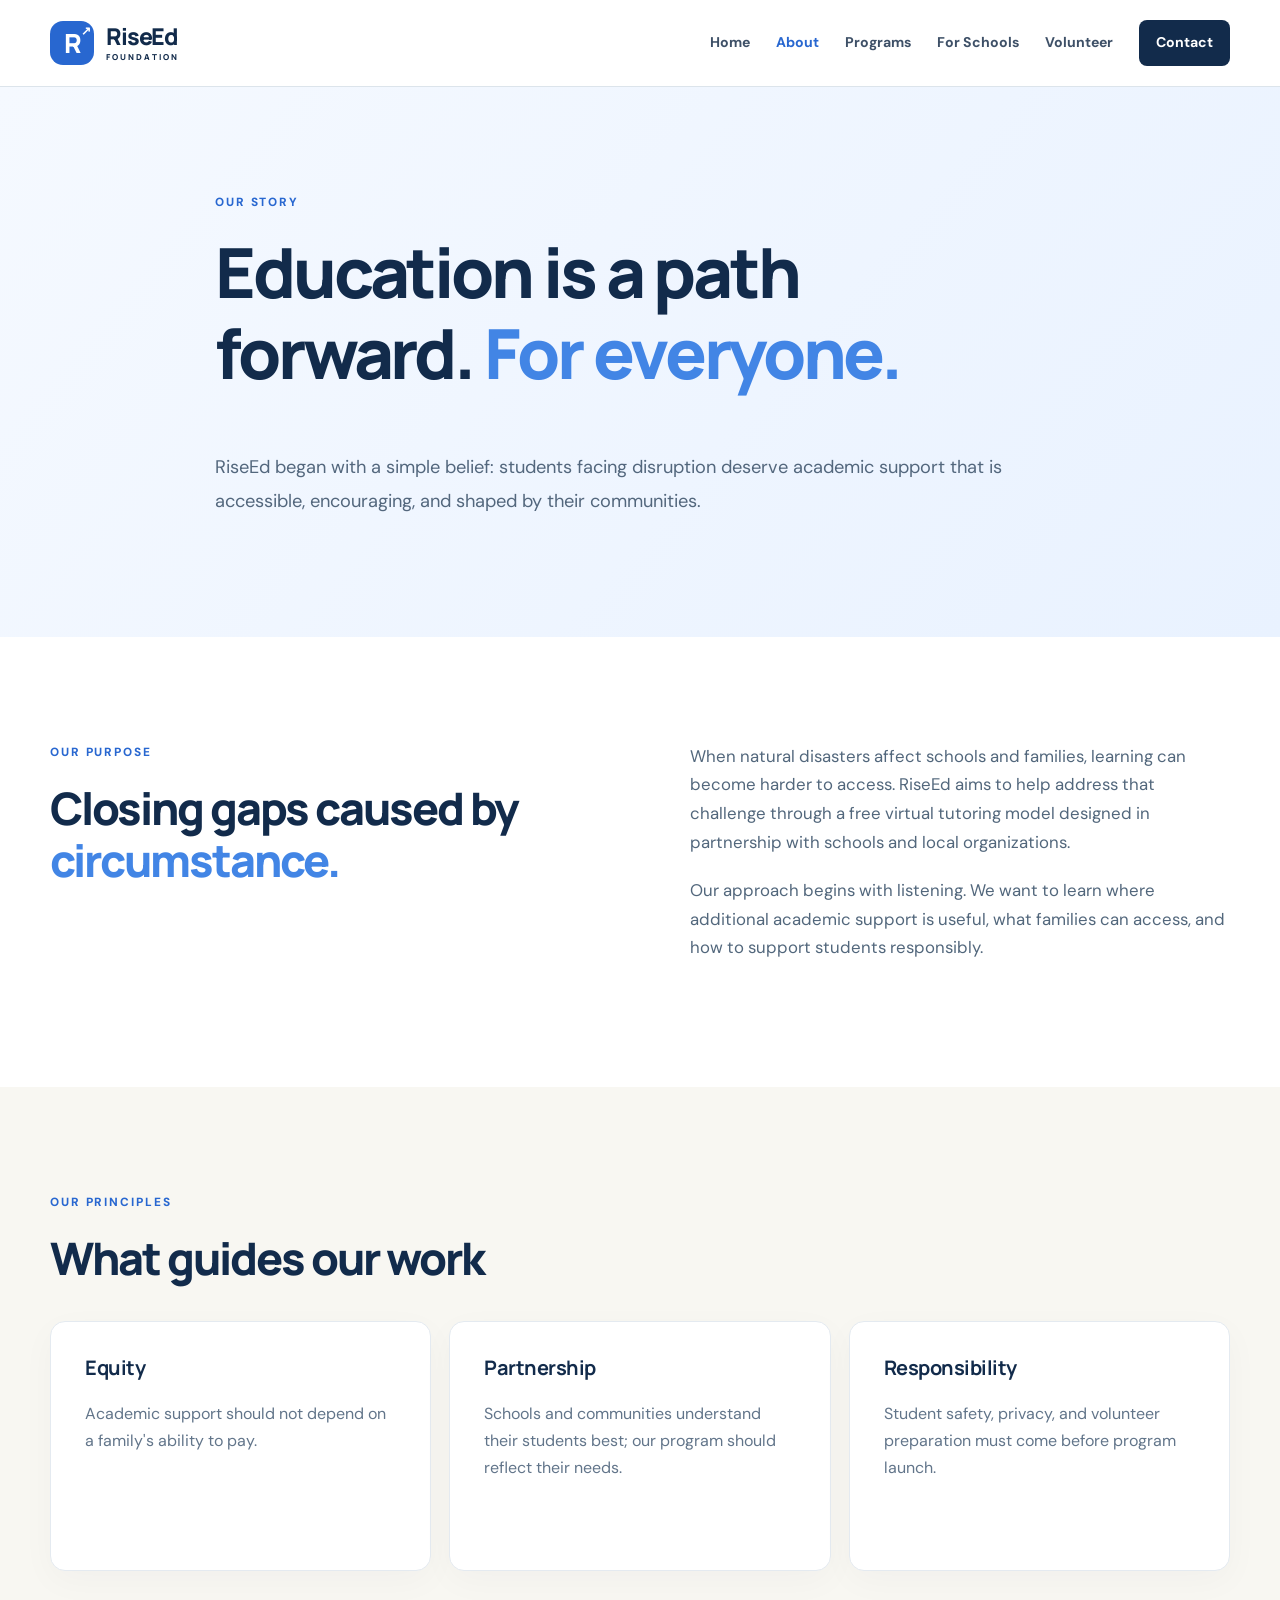
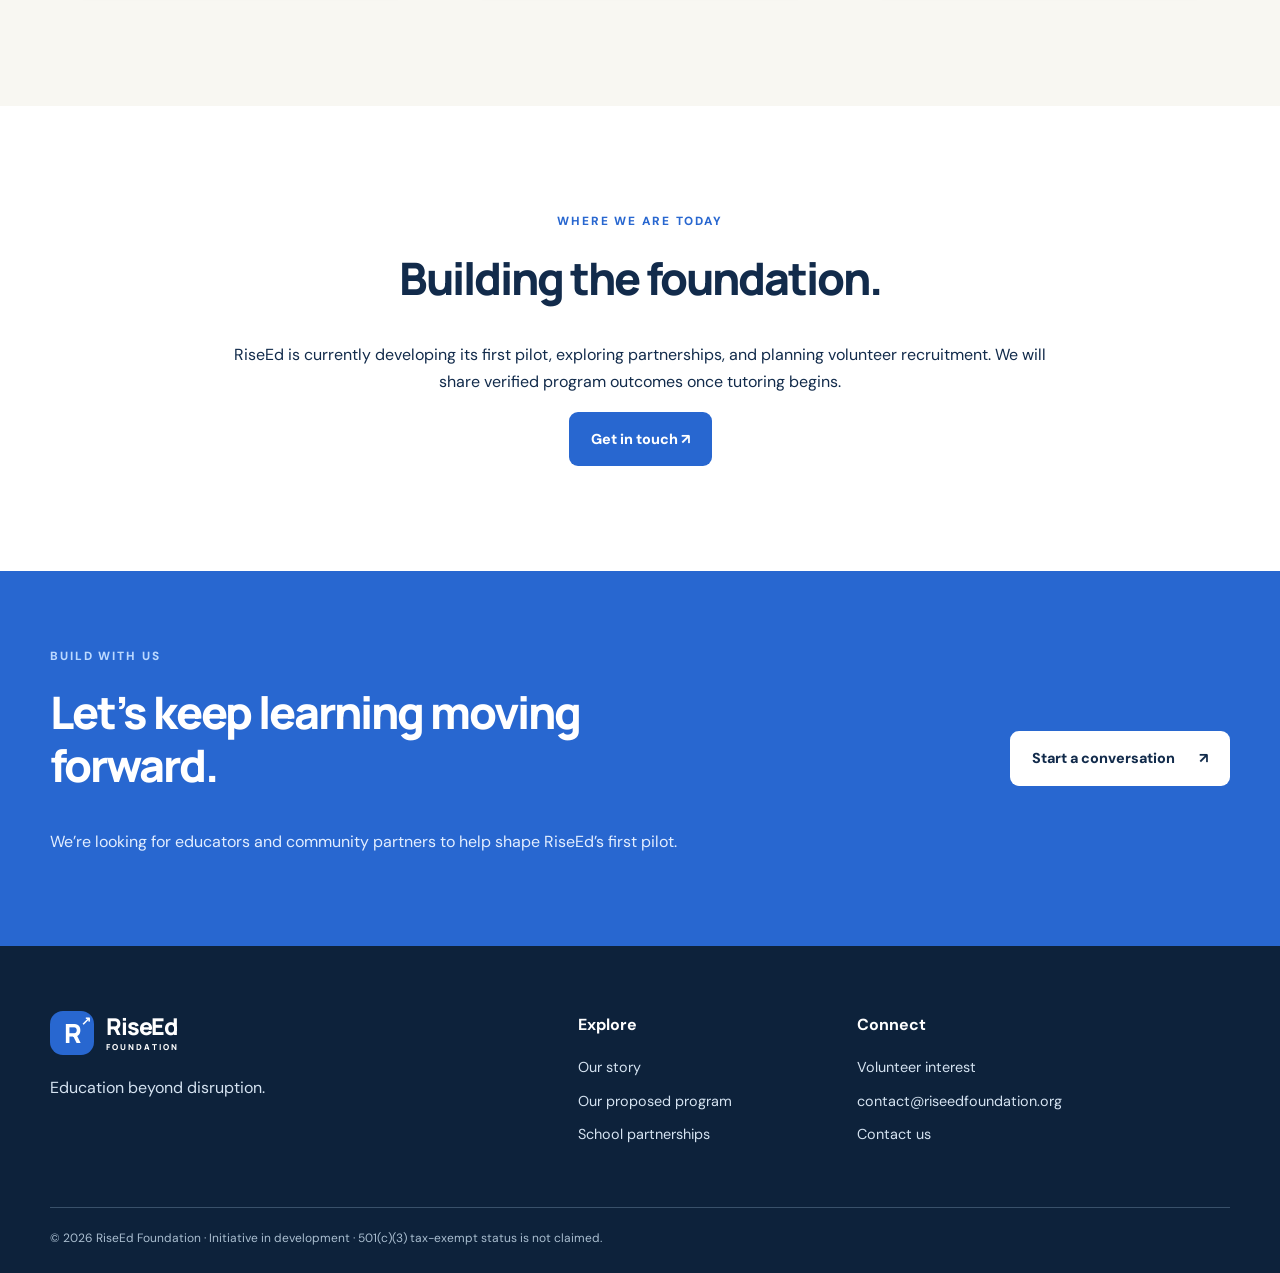
==== about.html @ f852f71c "Add files via upload" ====
<!doctype html><html lang="en"><head><meta charset="utf-8"><meta name="viewport" content="width=device-width,initial-scale=1"><meta name="theme-color" content="#122b4b"><meta name="description" content="Learn why RiseEd Foundation is developing disaster-recovery tutoring and what guides the initiative."><title>About Us | RiseEd Foundation</title><link rel="stylesheet" href="styles.css"></head><body><a class="skip" href="#main">Skip to content</a><header class="header"><div class="wrap header-inner"><a class="logo" href="index.html" aria-label="RiseEd Foundation homepage"><span class="logo-mark">R<span>↗</span></span><span>RiseEd<small>FOUNDATION</small></span></a><button class="menu" aria-expanded="false" aria-controls="nav">Menu <span aria-hidden="true">☰</span></button><nav id="nav" aria-label="Main navigation"><a href="index.html" >Home</a><a href="about.html" aria-current="page" >About</a><a href="programs.html" >Programs</a><a href="schools.html" >For Schools</a><a href="volunteer.html" >Volunteer</a><a href="contact.html" >Contact</a></nav></div></header><main id="main"><section class="page-hero"><div class="wrap narrow"><p class="eyebrow">OUR STORY</p><h1>Education is a path forward. <em>For everyone.</em></h1><p class="lead">RiseEd began with a simple belief: students facing disruption deserve academic support that is accessible, encouraging, and shaped by their communities.</p></div></section><section class="section"><div class="wrap split"><div><p class="eyebrow">OUR PURPOSE</p><h2>Closing gaps caused by <em>circumstance.</em></h2></div><div class="prose"><p>When natural disasters affect schools and families, learning can become harder to access. RiseEd aims to help address that challenge through a free virtual tutoring model designed in partnership with schools and local organizations.</p><p>Our approach begins with listening. We want to learn where additional academic support is useful, what families can access, and how to support students responsibly.</p></div></div></section><section class="section tint"><div class="wrap"><p class="eyebrow">OUR PRINCIPLES</p><h2>What guides our work</h2><div class="card-grid"><article class="feature"><h3>Equity</h3><p>Academic support should not depend on a family's ability to pay.</p></article><article class="feature"><h3>Partnership</h3><p>Schools and communities understand their students best; our program should reflect their needs.</p></article><article class="feature"><h3>Responsibility</h3><p>Student safety, privacy, and volunteer preparation must come before program launch.</p></article></div></div></section><section class="section"><div class="wrap narrow center"><p class="eyebrow">WHERE WE ARE TODAY</p><h2>Building the foundation.</h2><p>RiseEd is currently developing its first pilot, exploring partnerships, and planning volunteer recruitment. We will share verified program outcomes once tutoring begins.</p><a class="btn btn-primary" href="contact.html">Get in touch ↗</a></div></section><section class="cta"><div class="wrap cta-inner"><div><p class="eyebrow">BUILD WITH US</p><h2>Let’s keep learning moving forward.</h2><p>We’re looking for educators and community partners to help shape RiseEd’s first pilot.</p></div><a class="btn btn-white" href="contact.html">Start a conversation <span>↗</span></a></div></section></main><footer class="footer"><div class="wrap footer-grid"><div><a class="logo logo-footer" href="index.html"><span class="logo-mark">R<span>↗</span></span><span>RiseEd<small>FOUNDATION</small></span></a><p>Education beyond disruption.</p></div><div><strong>Explore</strong><a href="about.html">Our story</a><a href="programs.html">Our proposed program</a><a href="schools.html">School partnerships</a></div><div><strong>Connect</strong><a href="volunteer.html">Volunteer interest</a><a href="mailto:contact@riseedfoundation.org">contact@riseedfoundation.org</a><a href="contact.html">Contact us</a></div></div><div class="wrap legal">© <span id="year"></span> RiseEd Foundation · Initiative in development · 501(c)(3) tax-exempt status is not claimed.</div></footer><script src="script.js" defer></script></body></html>
---- styles.css ----
@import url('https://fonts.googleapis.com/css2?family=DM+Sans:wght@400;500;600;700&family=Manrope:wght@400;500;600;700;800&display=swap');:root{--navy:#122b4b;--deep:#0d223b;--blue:#2867d0;--sky:#dceafa;--cream:#f8f7f2;--muted:#607187;--line:#dce4eb}*{box-sizing:border-box}html{scroll-behavior:smooth}body{margin:0;color:var(--navy);background:#fff;font:16px/1.7 'DM Sans',sans-serif}a{color:inherit;text-decoration:none}button{font:inherit}h1,h2,h3,p{margin-top:0}h1,h2,h3{font-family:Manrope,sans-serif;line-height:1.17;letter-spacing:-.045em}h1{font-size:clamp(2.9rem,5.8vw,5.7rem);font-weight:800}h2{font-size:clamp(2.15rem,3.5vw,3.7rem);font-weight:800}h3{font-size:1.25rem;letter-spacing:-.025em}h1 em,h2 em{font-style:normal;color:#4285e5}.wrap{width:min(1180px,calc(100% - 48px));margin:auto}.narrow{max-width:850px}.center{text-align:center}.skip{position:absolute;left:-999px;top:0;background:#fff;padding:12px;z-index:99}.skip:focus{left:12px}.header{position:sticky;top:0;z-index:20;background:#ffffffed;backdrop-filter:blur(18px);border-bottom:1px solid var(--line)}.header-inner{display:flex;align-items:center;justify-content:space-between;min-height:86px;gap:25px}.logo{display:flex;align-items:center;gap:12px;font:800 1.45rem/1 Manrope,sans-serif;letter-spacing:-.05em}.logo small{display:block;letter-spacing:.25em;font-size:.51rem;margin-top:5px}.logo-mark{position:relative;display:grid;place-items:center;background:var(--blue);color:#fff;border-radius:13px;width:44px;height:44px;font-size:1.65rem}.logo-mark span{position:absolute;font-size:.75rem;right:4px;top:4px}.header nav{display:flex;align-items:center;gap:26px}.header nav a{font-size:.88rem;font-weight:700;color:#3e5067}.header nav a:hover,.header nav a[aria-current]{color:var(--blue)}.header nav a:last-child{background:var(--navy);color:#fff;border-radius:8px;padding:11px 17px}.menu{display:none;border:0;background:transparent;font-weight:700}.hero{overflow:hidden;background:linear-gradient(120deg,#f8fbff 0%,#f2f7fc 63%,#e9f3ff 100%);padding:100px 0 110px}.hero-grid{display:grid;grid-template-columns:1.1fr .9fr;align-items:center;gap:65px}.eyebrow{color:var(--blue);font-size:.74rem;font-weight:800;letter-spacing:.16em;text-transform:uppercase;margin-bottom:20px}.pulse{display:inline-block;width:8px;height:8px;background:#46b59c;border-radius:50%;margin-right:8px}.lead{font-size:1.14rem;line-height:1.85;color:#53677d;max-width:690px}.hero .lead{max-width:630px}.buttons{display:flex;flex-wrap:wrap;gap:12px;margin:30px 0 19px}.btn{display:inline-flex;align-items:center;justify-content:center;gap:24px;padding:15px 22px;border-radius:9px;font-size:.9rem;font-weight:800;transition:transform .2s,background .2s}.btn:hover{transform:translateY(-2px)}.btn-primary{background:var(--blue);color:#fff}.btn-secondary{background:#fff;border:1px solid #d2deea}.btn-white{background:#fff;color:var(--navy)}.small-note{font-size:.79rem;color:#718095}.hero-visual{min-height:470px;position:relative;display:grid;place-items:center}.visual-circle{position:absolute;width:450px;height:450px;max-width:100%;border-radius:50%;background:radial-gradient(circle at 30% 25%,#c8e1ff,#7eb4f2 55%,#2867d0 100%);box-shadow:0 40px 80px #2459a92b}.visual-card{position:relative;width:310px;min-height:360px;background:#fff;border-radius:18px;box-shadow:0 25px 60px #123d7640;transform:rotate(-6deg);padding:35px;display:flex;flex-direction:column;justify-content:space-between}.visual-star{font-size:3rem;color:#e9b958}.visual-number{font:700 1.1rem Manrope;color:#aac3df}.visual-line{height:1px;background:#d9e6f3}.visual-card strong{font:800 2.2rem/1.25 Manrope;letter-spacing:-.05em}.visual-arrow{position:absolute;right:28px;bottom:24px;color:var(--blue);font-size:2rem}.visual-label{position:absolute;bottom:5px;right:-15px;transform:rotate(5deg);background:var(--deep);color:#fff;border-radius:7px;padding:12px 18px;font-size:.65rem;letter-spacing:.14em;font-weight:800}.ribbon{background:var(--deep);color:#d6e8fa;padding:21px 0}.ribbon-grid{display:flex;justify-content:space-between;gap:15px;font-size:.72rem;font-weight:800;letter-spacing:.14em}.section{padding:105px 0}.tint{background:var(--cream)}.split{display:grid;grid-template-columns:1fr 1fr;gap:100px;align-items:start}.prose{color:#52677c;font-size:1.05rem}.prose p{margin-bottom:20px}.text-link{color:var(--blue);font-weight:800;font-size:.95rem}.text-link:hover{text-decoration:underline}.section-heading{display:flex;justify-content:space-between;align-items:end;gap:60px;margin-bottom:32px}.section-heading h2{max-width:700px}.section-heading>p{max-width:330px;color:var(--muted)}.card-grid{display:grid;grid-template-columns:repeat(3,1fr);gap:18px;margin:30px 0}.feature{background:#fff;border:1px solid #e4eaf0;border-radius:15px;padding:34px;min-height:250px;box-shadow:0 10px 35px #0b2b4b08}.feature p{color:#62758a}.feature-icon{display:grid;place-items:center;background:#e6f0ff;color:var(--blue);border-radius:10px;width:49px;height:49px;font-size:1.7rem;margin-bottom:28px}.highlight{display:grid;grid-template-columns:1fr .85fr;gap:90px;align-items:center}.highlight p{color:var(--muted)}.quote-panel{background:#e8f1fc;border-radius:16px;padding:55px}.quote-panel p{font:800 2rem/1.35 Manrope;color:var(--navy);letter-spacing:-.04em}.quote-panel span:last-child{font-size:.7rem;font-weight:800;letter-spacing:.16em;color:var(--blue)}.quote-symbol{font:800 5rem/1 Georgia;color:var(--blue)}.page-hero{background:linear-gradient(130deg,#f5f9ff,#e9f2ff);padding:105px 0 100px}.page-hero h1{font-size:clamp(2.9rem,5.4vw,5.3rem)}.page-hero .lead{max-width:790px}.notice{border-left:4px solid var(--blue);padding:20px 25px;background:#fff;color:#53677d;border-radius:0 8px 8px 0;margin-top:25px}.notice-wide{background:#f4f8fd}.step-number{font:800 2.1rem Manrope;color:#96bbed}.timeline>div{display:flex;gap:20px;border-bottom:1px solid var(--line);padding:15px 0}.timeline span{font:800 1.25rem Manrope;color:var(--blue)}.timeline p{color:var(--muted)}.contact-grid{display:grid;grid-template-columns:repeat(3,1fr);gap:18px}.contact-card{border:1px solid var(--line);border-radius:14px;padding:32px}.contact-card h2{font-size:1.8rem}.contact-card p:not(.eyebrow){color:var(--muted)}.contact-icon{font-size:2rem;color:var(--blue)}.break{overflow-wrap:anywhere}.cta{background:var(--blue);color:#fff;padding:75px 0}.cta-inner{display:flex;justify-content:space-between;align-items:center;gap:30px}.cta h2{max-width:700px}.cta p{color:#e3eeff}.cta .eyebrow{color:#bcd9ff}.footer{background:var(--deep);color:#d5e3f1;padding:65px 0 25px}.footer-grid{display:grid;grid-template-columns:2fr 1fr 1.5fr;gap:30px}.footer-grid>div{display:flex;flex-direction:column;align-items:flex-start;gap:9px}.footer-grid strong{color:#fff;margin-bottom:8px}.footer-grid a:not(.logo){font-size:.9rem}.footer-grid a:hover{text-decoration:underline}.logo-footer{color:#fff;margin-bottom:10px}.legal{border-top:1px solid #39516a;margin-top:60px;padding-top:20px;font-size:.75rem;color:#aabed0}@media(max-width:950px){.header nav{gap:12px}.header nav a{font-size:.78rem}.hero-grid,.split,.highlight{gap:40px}.hero-visual{min-height:380px}.visual-circle{width:340px;height:340px}.visual-card{width:250px;min-height:290px}.visual-card strong{font-size:1.7rem}.section{padding:75px 0}}@media(max-width:740px){.wrap{width:min(100% - 34px,1180px)}.header-inner{min-height:72px}.menu{display:block}.header nav{display:none;position:absolute;top:72px;left:0;right:0;background:#fff;box-shadow:0 20px 35px #122b4b22;padding:20px;flex-direction:column;align-items:stretch;gap:10px}.header nav.open{display:flex}.header nav a{padding:9px 10px;font-size:.95rem}.hero{padding:65px 0}.hero-grid,.split,.highlight,.contact-grid{grid-template-columns:1fr}.hero-visual{min-height:340px}.visual-label{right:0}.ribbon-grid{flex-direction:column;text-align:center}.section-heading,.cta-inner{display:block}.card-grid{grid-template-columns:1fr}.feature{min-height:0}.page-hero{padding:70px 0}.footer-grid{grid-template-columns:1fr 1fr}.footer-grid>div:first-child{grid-column:span 2}.quote-panel{padding:32px}.cta .btn{margin-top:20px}}@media(prefers-reduced-motion:reduce){html{scroll-behavior:auto}*{transition:none!important}}
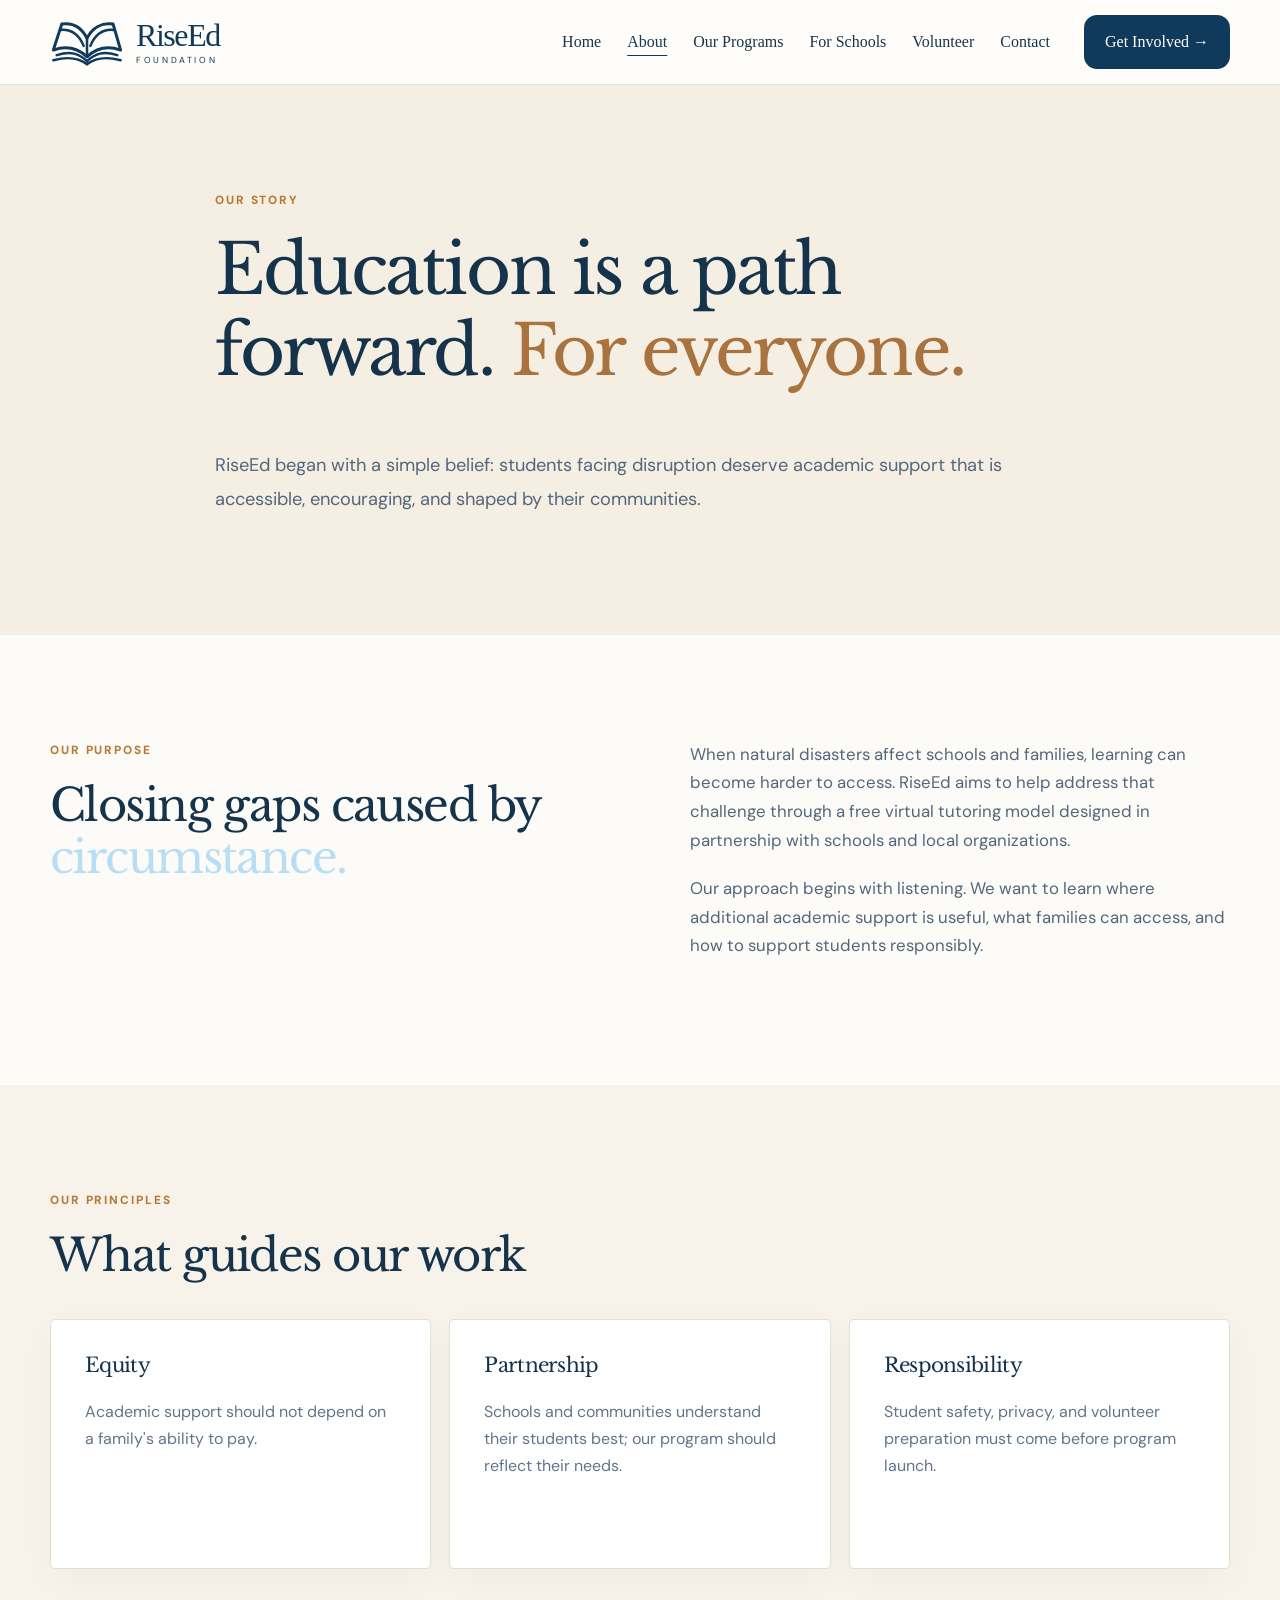
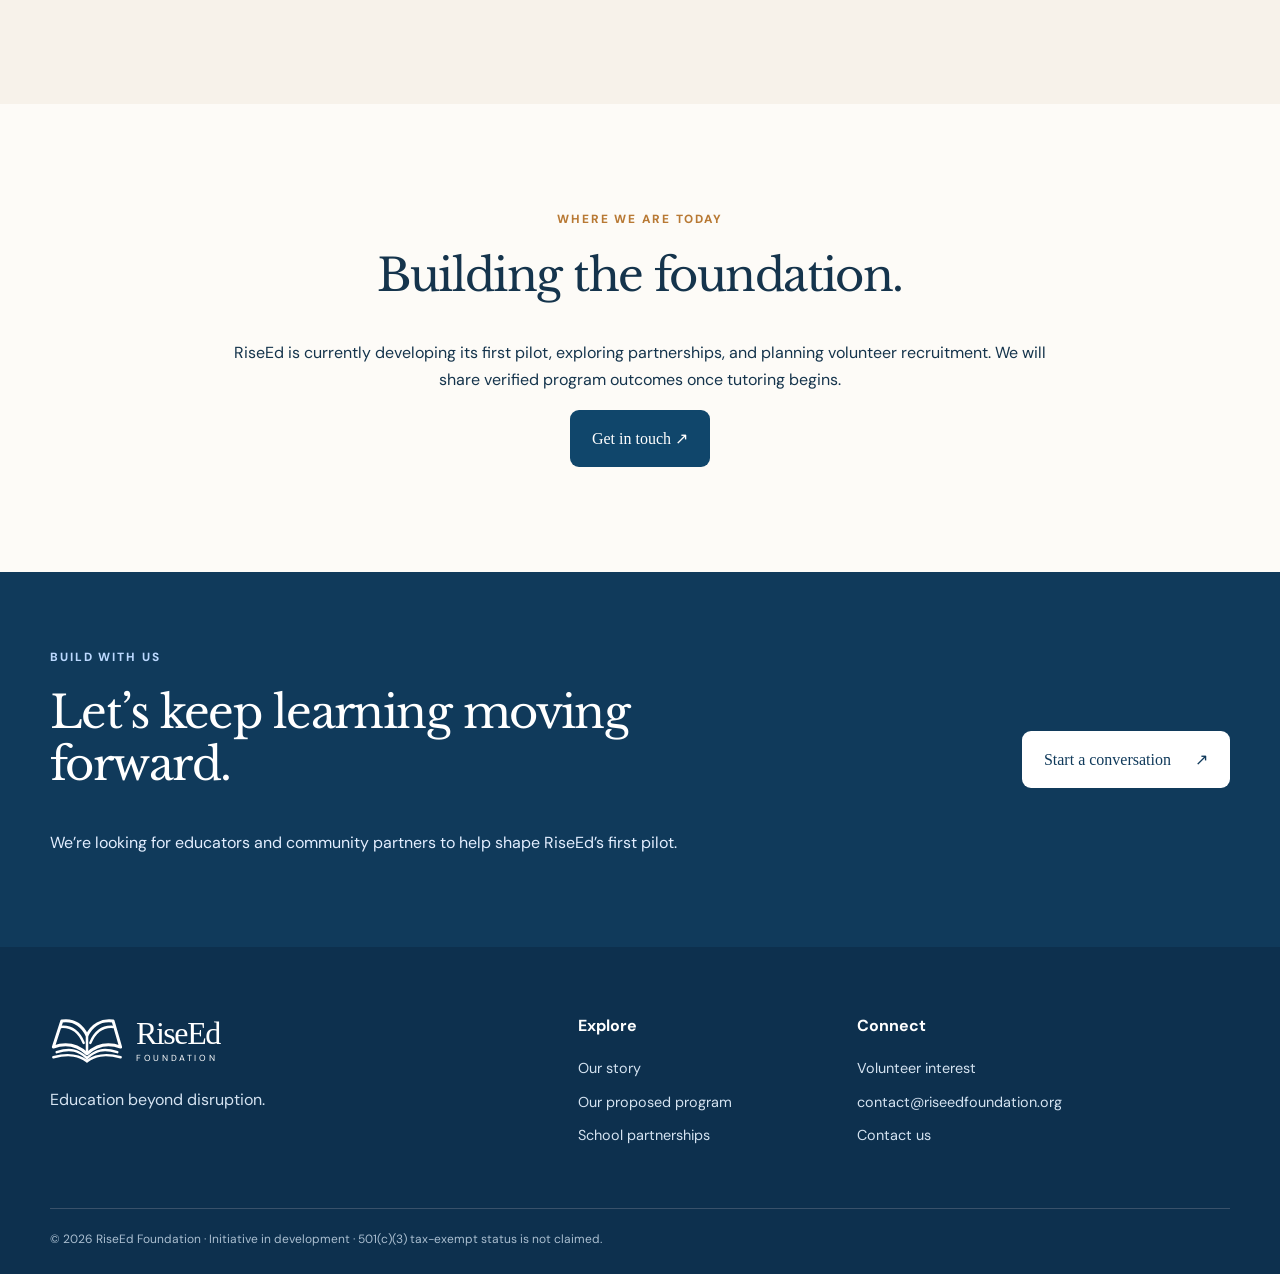
==== commit 31afa1cb: "Add files via upload" ====
--- a/about.html
+++ b/about.html
@@ -1 +1 @@
-<!doctype html><html lang="en"><head><meta charset="utf-8"><meta name="viewport" content="width=device-width,initial-scale=1"><meta name="theme-color" content="#122b4b"><meta name="description" content="Learn why RiseEd Foundation is developing disaster-recovery tutoring and what guides the initiative."><title>About Us | RiseEd Foundation</title><link rel="stylesheet" href="styles.css"></head><body><a class="skip" href="#main">Skip to content</a><header class="header"><div class="wrap header-inner"><a class="logo" href="index.html" aria-label="RiseEd Foundation homepage"><span class="logo-mark">R<span>↗</span></span><span>RiseEd<small>FOUNDATION</small></span></a><button class="menu" aria-expanded="false" aria-controls="nav">Menu <span aria-hidden="true">☰</span></button><nav id="nav" aria-label="Main navigation"><a href="index.html" >Home</a><a href="about.html" aria-current="page" >About</a><a href="programs.html" >Programs</a><a href="schools.html" >For Schools</a><a href="volunteer.html" >Volunteer</a><a href="contact.html" >Contact</a></nav></div></header><main id="main"><section class="page-hero"><div class="wrap narrow"><p class="eyebrow">OUR STORY</p><h1>Education is a path forward. <em>For everyone.</em></h1><p class="lead">RiseEd began with a simple belief: students facing disruption deserve academic support that is accessible, encouraging, and shaped by their communities.</p></div></section><section class="section"><div class="wrap split"><div><p class="eyebrow">OUR PURPOSE</p><h2>Closing gaps caused by <em>circumstance.</em></h2></div><div class="prose"><p>When natural disasters affect schools and families, learning can become harder to access. RiseEd aims to help address that challenge through a free virtual tutoring model designed in partnership with schools and local organizations.</p><p>Our approach begins with listening. We want to learn where additional academic support is useful, what families can access, and how to support students responsibly.</p></div></div></section><section class="section tint"><div class="wrap"><p class="eyebrow">OUR PRINCIPLES</p><h2>What guides our work</h2><div class="card-grid"><article class="feature"><h3>Equity</h3><p>Academic support should not depend on a family's ability to pay.</p></article><article class="feature"><h3>Partnership</h3><p>Schools and communities understand their students best; our program should reflect their needs.</p></article><article class="feature"><h3>Responsibility</h3><p>Student safety, privacy, and volunteer preparation must come before program launch.</p></article></div></div></section><section class="section"><div class="wrap narrow center"><p class="eyebrow">WHERE WE ARE TODAY</p><h2>Building the foundation.</h2><p>RiseEd is currently developing its first pilot, exploring partnerships, and planning volunteer recruitment. We will share verified program outcomes once tutoring begins.</p><a class="btn btn-primary" href="contact.html">Get in touch ↗</a></div></section><section class="cta"><div class="wrap cta-inner"><div><p class="eyebrow">BUILD WITH US</p><h2>Let’s keep learning moving forward.</h2><p>We’re looking for educators and community partners to help shape RiseEd’s first pilot.</p></div><a class="btn btn-white" href="contact.html">Start a conversation <span>↗</span></a></div></section></main><footer class="footer"><div class="wrap footer-grid"><div><a class="logo logo-footer" href="index.html"><span class="logo-mark">R<span>↗</span></span><span>RiseEd<small>FOUNDATION</small></span></a><p>Education beyond disruption.</p></div><div><strong>Explore</strong><a href="about.html">Our story</a><a href="programs.html">Our proposed program</a><a href="schools.html">School partnerships</a></div><div><strong>Connect</strong><a href="volunteer.html">Volunteer interest</a><a href="mailto:contact@riseedfoundation.org">contact@riseedfoundation.org</a><a href="contact.html">Contact us</a></div></div><div class="wrap legal">© <span id="year"></span> RiseEd Foundation · Initiative in development · 501(c)(3) tax-exempt status is not claimed.</div></footer><script src="script.js" defer></script></body></html>+<!doctype html><html lang="en"><head><meta charset="utf-8"><meta name="viewport" content="width=device-width,initial-scale=1"><meta name="theme-color" content="#122b4b"><meta name="description" content="Learn why RiseEd Foundation is developing disaster-recovery tutoring and what guides the initiative."><title>About Us | RiseEd Foundation</title><link rel="stylesheet" href="styles.css"><link rel="stylesheet" href="warm.css"></head><body><a class="skip" href="#main">Skip to content</a><header class="header"><div class="wrap header-inner"><a class="logo" href="index.html" aria-label="RiseEd Foundation homepage"><svg class="book-icon" viewBox="0 0 88 64" aria-hidden="true"><path d="M44 49C31 37 18 36 4 41L14 10C28 8 38 15 44 27C50 15 61 8 75 10L84 41C70 36 57 37 44 49Z" fill="none" stroke="currentColor" stroke-width="3.5" stroke-linejoin="round"/><path d="M44 27V49M13 17C27 16 35 24 40 36M75 17C61 16 53 24 48 36M8 47C25 42 34 45 44 54C54 45 63 42 80 47M4 53C24 48 35 51 44 58C53 51 64 48 84 53" fill="none" stroke="currentColor" stroke-width="3" stroke-linecap="round"/></svg><span>RiseEd<small>FOUNDATION</small></span></a><button class="menu" aria-expanded="false" aria-controls="nav">Menu <span aria-hidden="true">☰</span></button><nav id="nav" aria-label="Main navigation"><a href="index.html" >Home</a><a href="about.html" aria-current="page" >About</a><a href="programs.html" >Our Programs</a><a href="schools.html" >For Schools</a><a href="volunteer.html" >Volunteer</a><a href="contact.html" >Contact</a><a class="nav-cta" href="volunteer.html">Get Involved →</a></nav></div></header><main id="main"><section class="page-hero"><div class="wrap narrow"><p class="eyebrow">OUR STORY</p><h1>Education is a path forward. <em>For everyone.</em></h1><p class="lead">RiseEd began with a simple belief: students facing disruption deserve academic support that is accessible, encouraging, and shaped by their communities.</p></div></section><section class="section"><div class="wrap split"><div><p class="eyebrow">OUR PURPOSE</p><h2>Closing gaps caused by <em>circumstance.</em></h2></div><div class="prose"><p>When natural disasters affect schools and families, learning can become harder to access. RiseEd aims to help address that challenge through a free virtual tutoring model designed in partnership with schools and local organizations.</p><p>Our approach begins with listening. We want to learn where additional academic support is useful, what families can access, and how to support students responsibly.</p></div></div></section><section class="section tint"><div class="wrap"><p class="eyebrow">OUR PRINCIPLES</p><h2>What guides our work</h2><div class="card-grid"><article class="feature"><h3>Equity</h3><p>Academic support should not depend on a family's ability to pay.</p></article><article class="feature"><h3>Partnership</h3><p>Schools and communities understand their students best; our program should reflect their needs.</p></article><article class="feature"><h3>Responsibility</h3><p>Student safety, privacy, and volunteer preparation must come before program launch.</p></article></div></div></section><section class="section"><div class="wrap narrow center"><p class="eyebrow">WHERE WE ARE TODAY</p><h2>Building the foundation.</h2><p>RiseEd is currently developing its first pilot, exploring partnerships, and planning volunteer recruitment. We will share verified program outcomes once tutoring begins.</p><a class="btn btn-primary" href="contact.html">Get in touch ↗</a></div></section><section class="cta"><div class="wrap cta-inner"><div><p class="eyebrow">BUILD WITH US</p><h2>Let’s keep learning moving forward.</h2><p>We’re looking for educators and community partners to help shape RiseEd’s first pilot.</p></div><a class="btn btn-white" href="contact.html">Start a conversation <span>↗</span></a></div></section></main><footer class="footer"><div class="wrap footer-grid"><div><a class="logo logo-footer" href="index.html"><svg class="book-icon" viewBox="0 0 88 64" aria-hidden="true"><path d="M44 49C31 37 18 36 4 41L14 10C28 8 38 15 44 27C50 15 61 8 75 10L84 41C70 36 57 37 44 49Z" fill="none" stroke="currentColor" stroke-width="3.5" stroke-linejoin="round"/><path d="M44 27V49M13 17C27 16 35 24 40 36M75 17C61 16 53 24 48 36M8 47C25 42 34 45 44 54C54 45 63 42 80 47M4 53C24 48 35 51 44 58C53 51 64 48 84 53" fill="none" stroke="currentColor" stroke-width="3" stroke-linecap="round"/></svg><span>RiseEd<small>FOUNDATION</small></span></a><p>Education beyond disruption.</p></div><div><strong>Explore</strong><a href="about.html">Our story</a><a href="programs.html">Our proposed program</a><a href="schools.html">School partnerships</a></div><div><strong>Connect</strong><a href="volunteer.html">Volunteer interest</a><a href="mailto:contact@riseedfoundation.org">contact@riseedfoundation.org</a><a href="contact.html">Contact us</a></div></div><div class="wrap legal">© <span id="year"></span> RiseEd Foundation · Initiative in development · 501(c)(3) tax-exempt status is not claimed.</div></footer><script src="script.js" defer></script></body></html>
--- a/warm.css
+++ b/warm.css
@@ -0,0 +1,3 @@
+@import url('https://fonts.googleapis.com/css2?family=DM+Sans:wght@400;500;600;700&family=Libre+Baskerville:wght@400;700&display=swap');
+:root{--navy:#103a5b;--deep:#0d304e;--blue:#124b74;--cream:#f8f5ee;--muted:#4c5b66;--line:#e4ded3}body{font-family:'DM Sans',sans-serif;background:#fdfbf7;color:#15344c}h1,h2,h3{font-family:'Libre Baskerville',Georgia,serif;letter-spacing:-.035em;font-weight:400}h1 em,h2 em{font-style:normal;color:#b8def5}.header{background:#fffdf9f5;border-bottom:1px solid #e9e1d8}.header-inner{min-height:84px}.logo{font-family:Georgia,serif;font-weight:400;font-size:2rem;letter-spacing:-.045em;color:#103a5b}.logo small{font-family:'DM Sans',sans-serif;letter-spacing:.3em;font-size:.55rem}.book-icon{width:74px;height:55px;color:#103a5b;flex:none}.logo-footer .book-icon{color:#fff}.header nav a{font-family:Georgia,serif;font-weight:400;font-size:1rem;color:#17344d}.header nav a:last-child{background:transparent;color:#17344d;border-radius:0;padding:0}.header nav a.nav-cta,.header nav a.nav-cta:last-child{background:#103a5b;color:#fff;border-radius:13px;padding:13px 21px;margin-left:8px}.header nav a[aria-current]{text-decoration:underline;text-underline-offset:8px;color:#103a5b}.photo-hero{height:min(650px,75vw);min-height:520px;position:relative;display:flex;align-items:center;color:white;background:#31261e;overflow:hidden}.photo-hero-image{position:absolute;inset:0;background-image:url('assets/student-study.jpg');background-size:cover;background-position:center right}.photo-hero-shade{position:absolute;inset:0;background:linear-gradient(90deg,rgba(26,22,20,.94) 0%,rgba(35,27,22,.87) 30%,rgba(35,27,22,.45) 60%,rgba(0,0,0,.05) 100%)}.photo-hero-content{position:relative;z-index:1;padding:55px 0}.overline{color:#f4c984;letter-spacing:.18em;font-size:.76rem;font-weight:700}.photo-hero h1{font-size:clamp(2.5rem,4.2vw,4.55rem);max-width:770px;line-height:1.13;margin:20px 0}.photo-hero p:not(.overline){max-width:570px;font-size:1.08rem;line-height:1.65}.btn{font-family:Georgia,serif;font-size:1rem;font-weight:400}.btn-primary{background:#10466b}.btn-outline-light{border:1px solid #fff;color:#fff;background:transparent}.values-strip{background:#f7f4ee;padding:32px 0}.values-grid{display:grid;grid-template-columns:repeat(4,1fr);gap:22px}.values-grid>div{display:flex;gap:16px;padding-right:18px;border-right:1px solid #d9d0c5}.values-grid>div:last-child{border:0}.value-symbol{font-size:2.3rem;color:#103a5b;line-height:1}.values-grid h3{font-size:1rem;margin:0 0 7px}.values-grid p{font-size:.86rem;line-height:1.5;margin:0;color:#3d4b56}.story-pair{display:grid;grid-template-columns:1.12fr .88fr;align-items:stretch;background:#fdfbf7}.story-photo{min-height:450px;position:relative;overflow:hidden}.story-photo img{width:100%;height:100%;position:absolute;object-fit:cover}.story-sticker{position:absolute;left:9%;top:30%;padding:24px 30px;background:#f5ebd9e8;transform:rotate(-7deg);font:italic 1.45rem/1.4 Georgia,serif;color:#103a5b;box-shadow:0 12px 30px #0003}.story-copy{padding:75px min(7vw,110px) 70px 55px;align-self:center}.story-copy h2{font-size:clamp(2rem,3vw,3.2rem);line-height:1.18}.story-copy p:not(.eyebrow){font-size:1rem;line-height:1.75;color:#405263}.eyebrow{color:#b87934}.text-link{color:#10466b}.warm-story{background:#f6f0e6}.warm-story-grid{display:grid;grid-template-columns:1fr 1fr;gap:80px}.warm-story h2{font-size:clamp(2rem,3.4vw,3.6rem)}.warm-story p:not(.eyebrow){font-size:1.14rem;color:#394b58}.steps-warm{background:#fffdf9}.steps-warm h2{max-width:750px}.section-intro{color:#52606c;max-width:700px}.warm-cards{display:grid;grid-template-columns:repeat(3,1fr);gap:22px;margin-top:35px}.warm-cards article{padding:34px;background:#f7f3ec;border-top:3px solid #c58b50}.warm-cards span{color:#b87934;font:1.5rem Georgia}.warm-cards h3{margin-top:24px}.warm-cards p{color:#53616d}.warm-cta{text-align:center;background:#f2e8d9;padding:85px 0}.warm-cta h2{font-size:clamp(2rem,4vw,3.7rem);max-width:740px;margin:0 auto 20px}.warm-cta p:not(.eyebrow){max-width:610px;margin:auto}.warm-cta .buttons{justify-content:center}.page-hero{background:#f5eee2}.page-hero h1 em{color:#a8733e}.feature,.contact-card{border-color:#e7ded2;border-radius:5px}.feature-icon{background:#eae2d5;color:#103a5b}.tint{background:#f7f2ea}.cta{background:#103a5b}.footer{background:#0d304e}.footer .logo{color:white}.footer .book-icon{color:white}
+@media(max-width:950px){.values-grid{grid-template-columns:repeat(2,1fr)}.values-grid>div:nth-child(2){border:0}.story-copy{padding:45px}.header nav{gap:13px}.header nav a{font-size:.85rem}.book-icon{width:56px}.logo{font-size:1.5rem}}@media(max-width:740px){.header nav{background:#fffdf9}.photo-hero{height:auto;min-height:650px}.photo-hero-shade{background:linear-gradient(90deg,#191716e8,#211d1bbb 68%,#211d1b66)}.photo-hero-image{background-position:64% center}.photo-hero h1{font-size:clamp(2.35rem,9vw,3.4rem)}.photo-hero-content{padding:90px 0}.values-grid{grid-template-columns:1fr}.values-grid>div{border:0;border-bottom:1px solid #ded6c9;padding:12px 0}.story-pair,.warm-story-grid,.warm-cards{grid-template-columns:1fr}.story-photo{min-height:320px}.story-copy{padding:45px 25px}.warm-story-grid{gap:12px}.book-icon{width:50px}.logo{font-size:1.45rem}.story-sticker{font-size:1.1rem}.header nav a.nav-cta{margin-left:0}}
